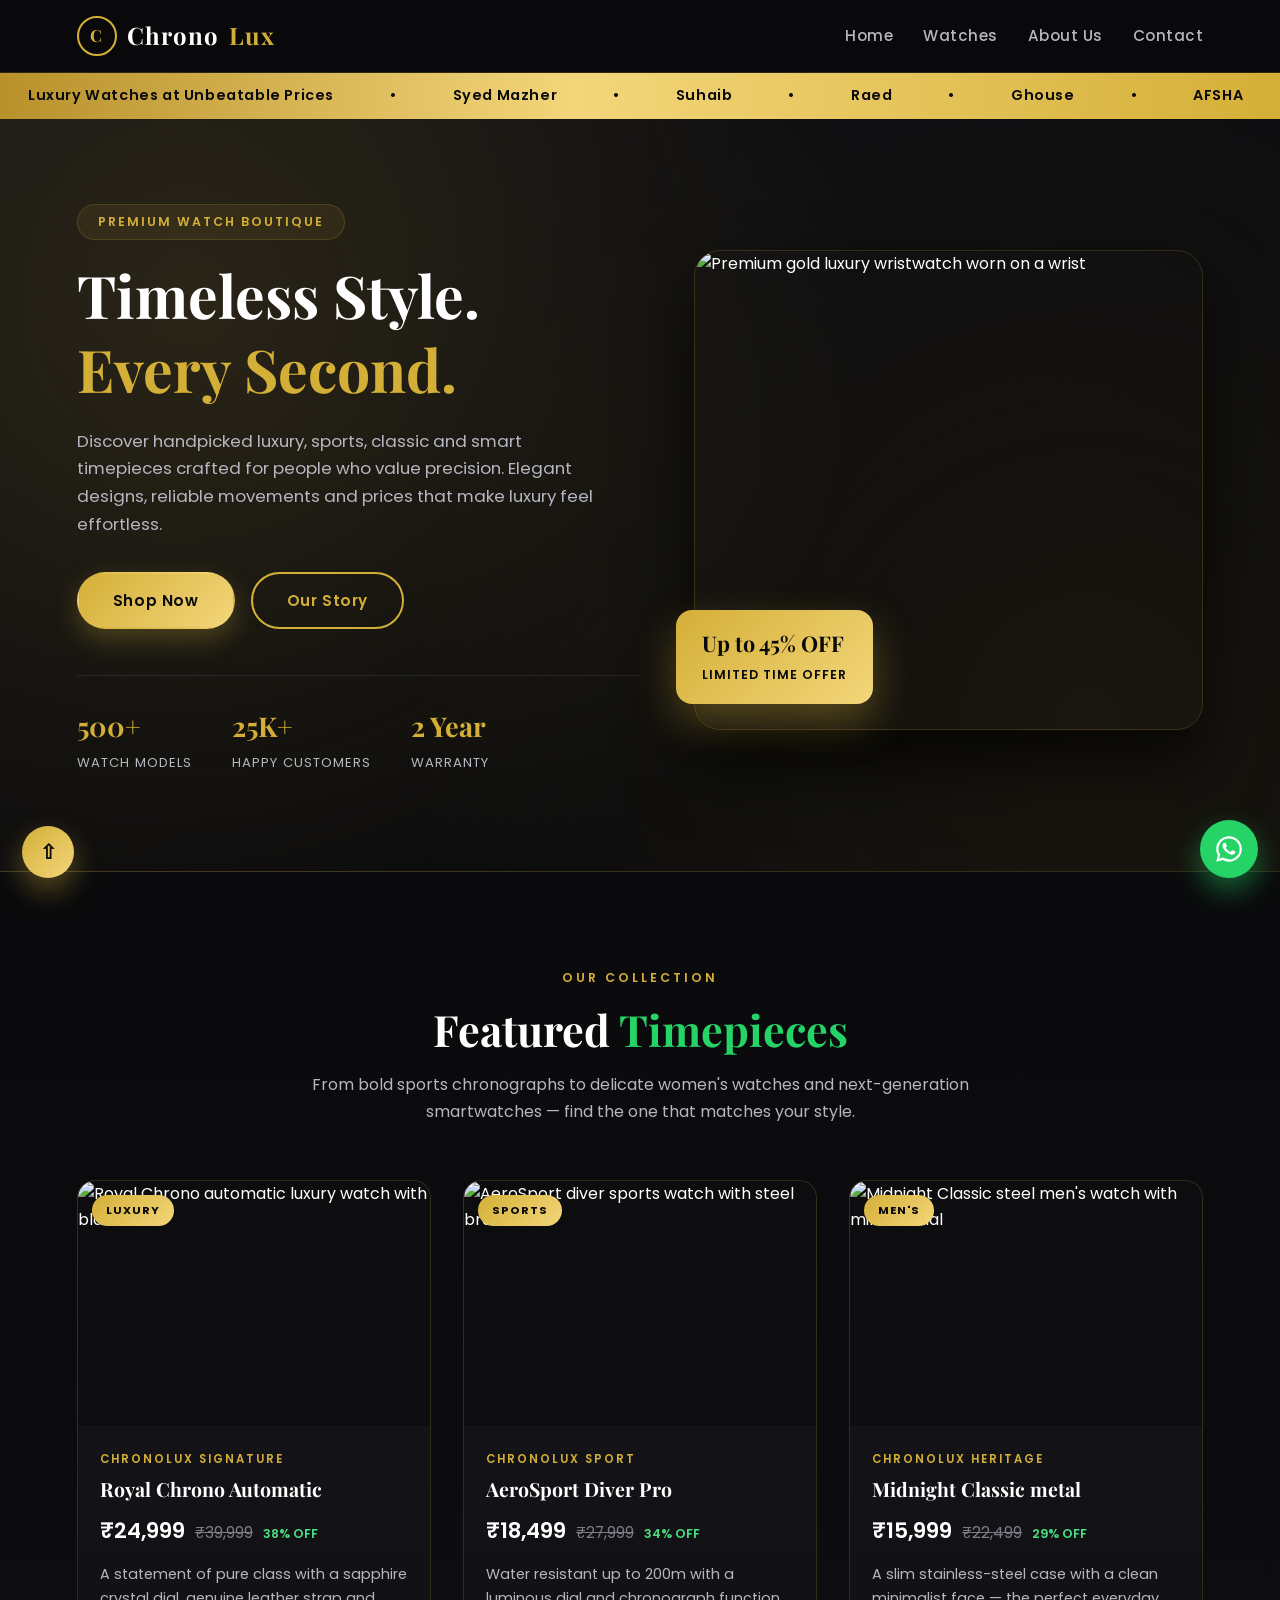
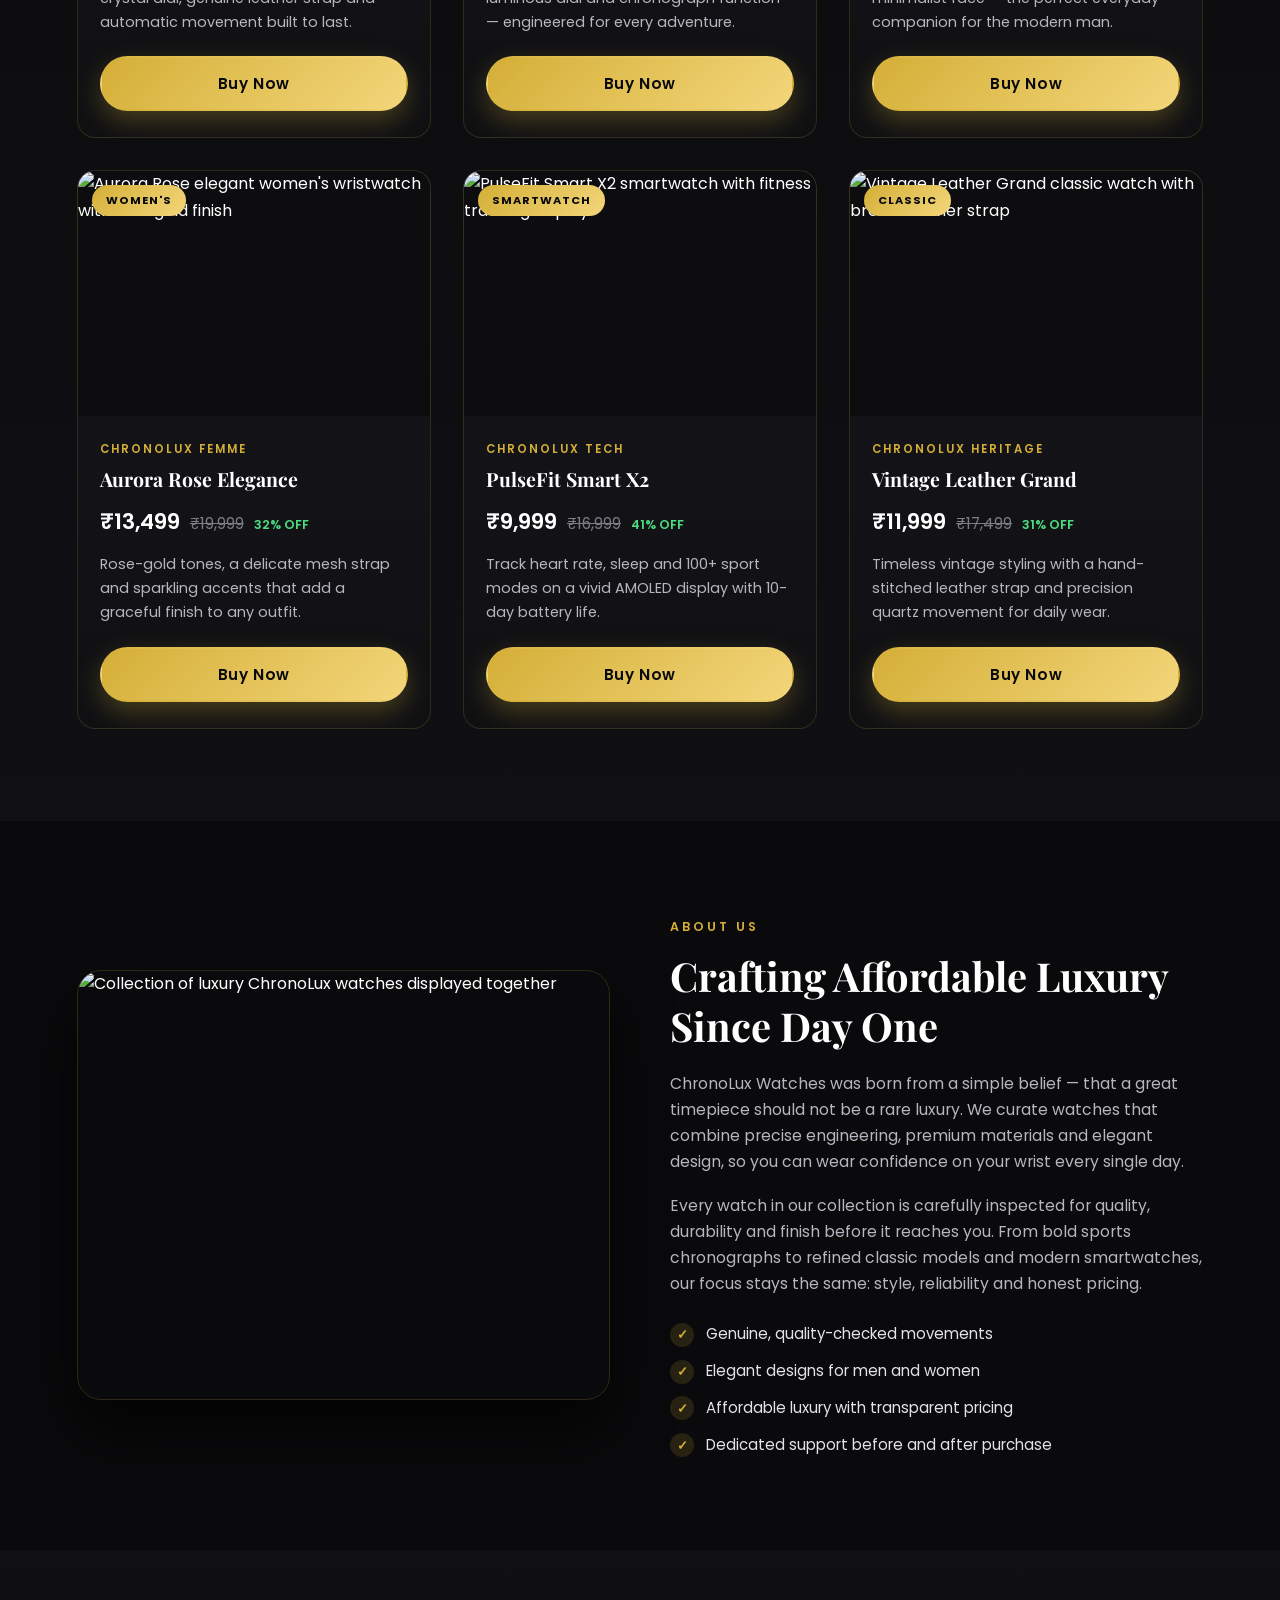
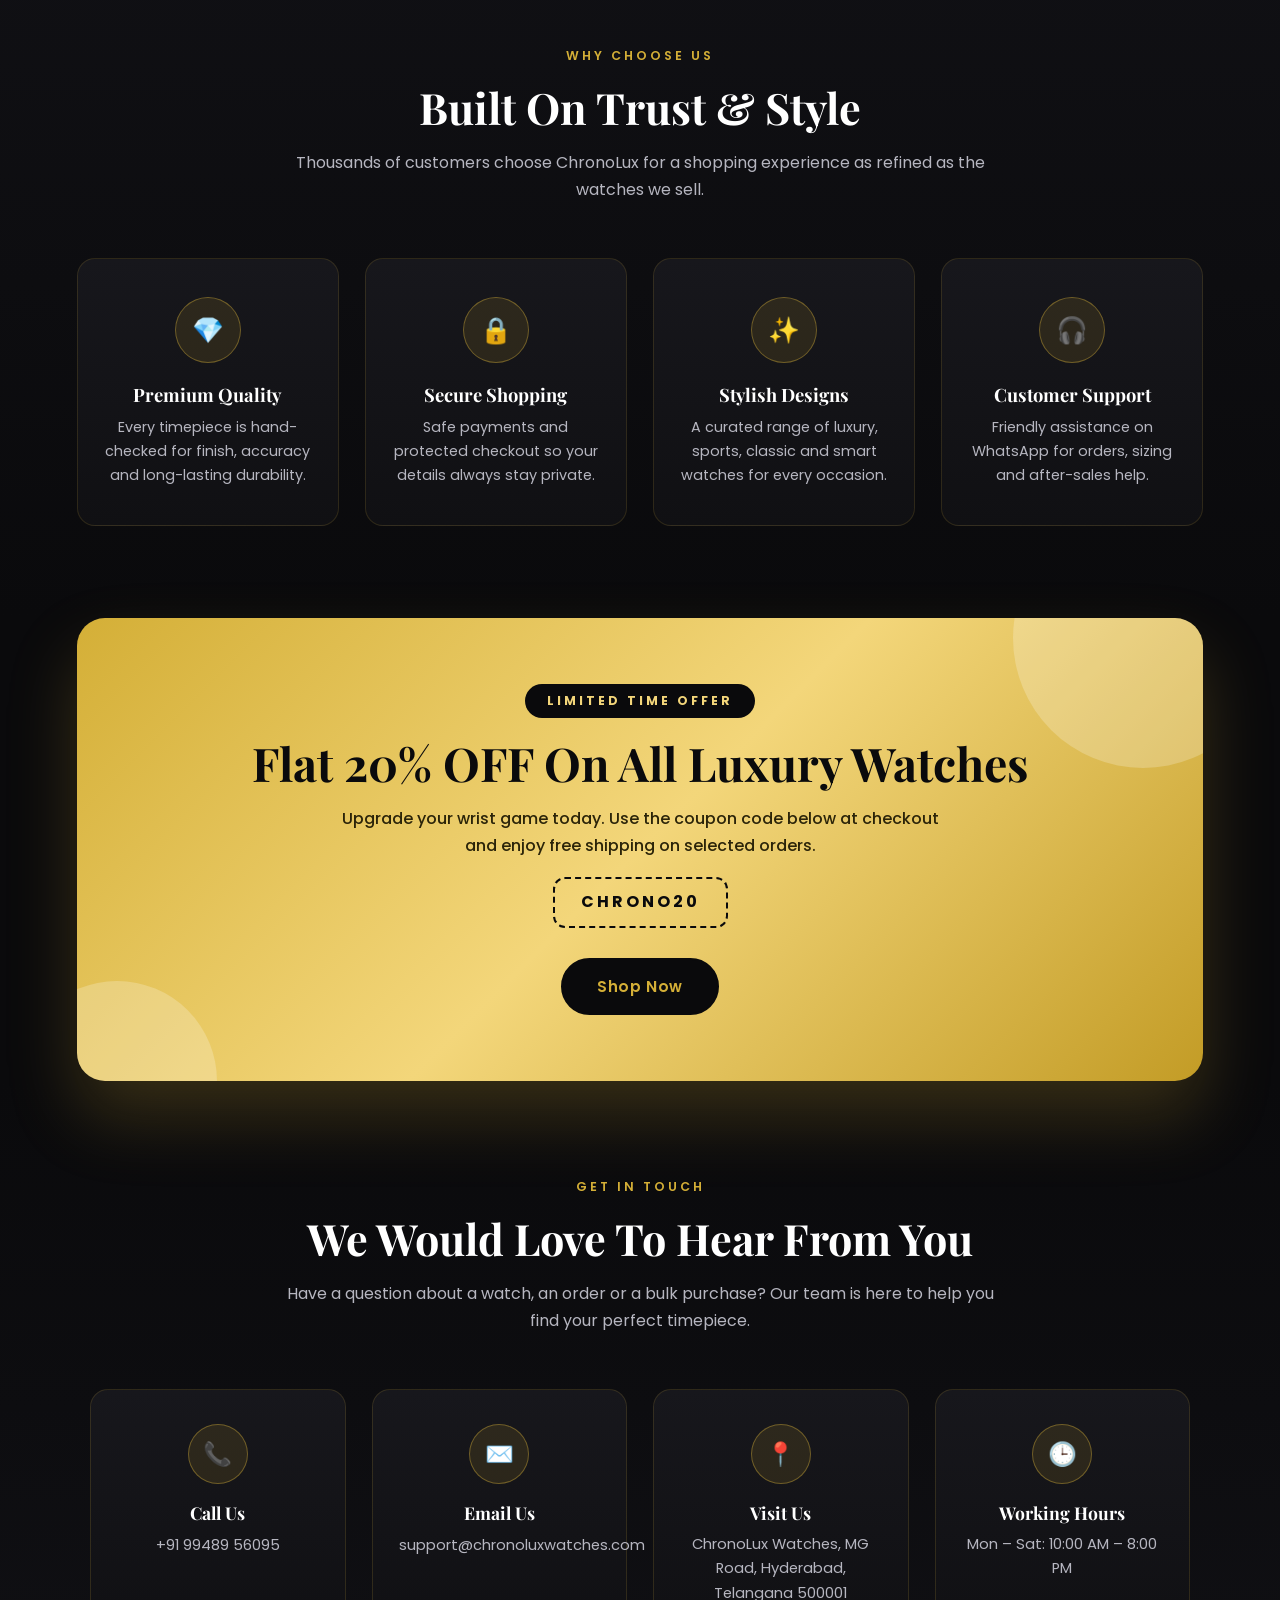
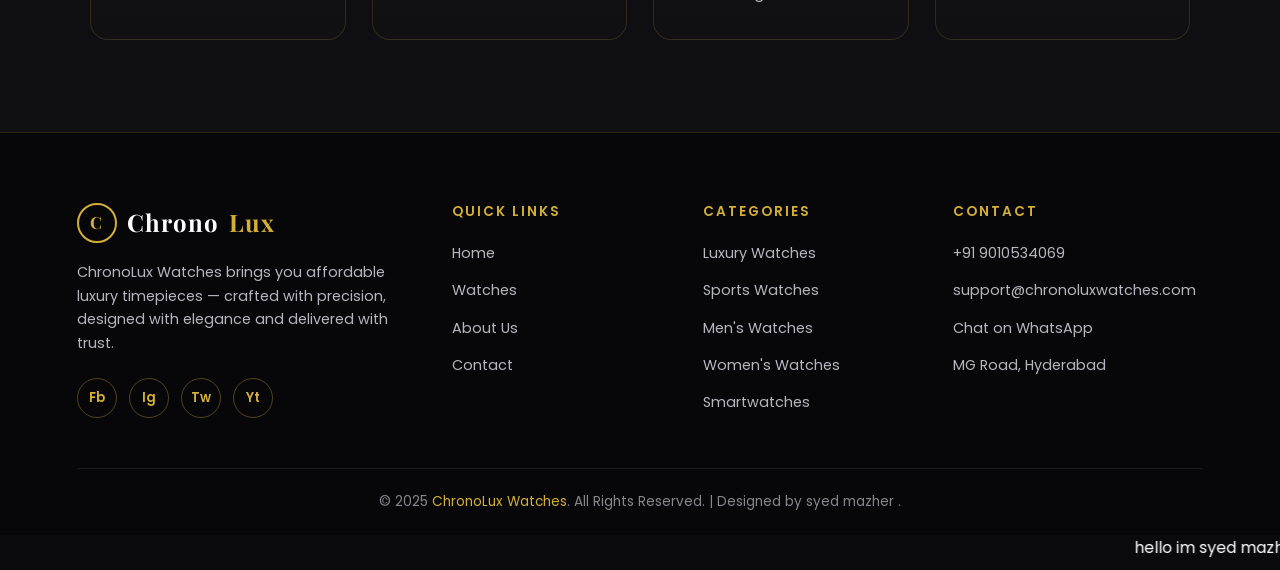
==== index.html @ e990c6bb "changed steel to metal" ====
<!DOCTYPE html>
<html lang="en">

<head>
  <meta charset="UTF-8">
  <meta name="viewport" content="width=device-width, initial-scale=1.0">
  <title>ChronoLux Watches | Luxury Timepieces for Every Wrist</title>
  <meta name="description"
    content="ChronoLux Watches - Luxury watches at unbeatable prices. Explore men's, women's, sports, classic and smart watches.">
  <link rel="preconnect" href="https://fonts.googleapis.com">
  <link rel="preconnect" href="https://fonts.gstatic.com" crossorigin>
  <link
    href="https://fonts.googleapis.com/css2?family=Playfair+Display:wght@600;700&family=Poppins:wght@300;400;500;600&display=swap"
    rel="stylesheet">
  <style>
    /* ============ RESET & BASE ============ */
    * {
      margin: 0;
      padding: 0;
      box-sizing: border-box;
    }

    :root {
      --black: #0a0a0c;
      --dark: #121216;
      --dark-2: #17171c;
      --grey: #1e1e24;
      --gold: #d4af37;
      --gold-light: #f3d67a;
      --gold-soft: rgba(212, 175, 55, 0.18);
      --white: #ffffff;
      --muted: #b6b6c0;
      --radius: 18px;
    }

    html {
      scroll-behavior: smooth;
    }

    body {
      font-family: 'Poppins', 'Segoe UI', Arial, sans-serif;
      background-color: var(--black);
      color: var(--white);
      line-height: 1.65;
      overflow-x: hidden;
    }

    h1,
    h2,
    h3,
    h4 {
      font-family: 'Playfair Display', Georgia, serif;
      line-height: 1.25;
      font-weight: 700;
    }

    a {
      text-decoration: none;
      color: inherit;
    }

    img {
      display: block;
      max-width: 100%;
    }

    /* ============ BUTTONS ============ */
    .btn {
      display: inline-block;
      padding: 14px 34px;
      border-radius: 50px;
      font-family: 'Poppins', sans-serif;
      font-size: 0.95rem;
      font-weight: 600;
      letter-spacing: 0.6px;
      text-align: center;
      border: 2px solid transparent;
      cursor: pointer;
      transition: all 0.35s ease;
    }

    .btn-gold {
      background: linear-gradient(135deg, #d4af37, #f3d67a);
      color: #0a0a0c;
      box-shadow: 0 10px 26px rgba(212, 175, 55, 0.28);
    }

    .btn-gold:hover {
      transform: translateY(-4px);
      box-shadow: 0 18px 36px rgba(212, 175, 55, 0.45);
    }

    .btn-outline {
      border-color: var(--gold);
      color: var(--gold);
      background: transparent;
    }

    .btn-outline:hover {
      background: var(--gold);
      color: #0a0a0c;
      transform: translateY(-4px);
      box-shadow: 0 18px 36px rgba(212, 175, 55, 0.35);
    }

    .btn-dark {
      background: #0a0a0c;
      color: var(--gold);
      border-color: #0a0a0c;
    }

    .btn-dark:hover {
      background: #ffffff;
      color: #0a0a0c;
      transform: translateY(-4px);
    }

    /* ============ HEADER ============ */
    .site-header {
      position: sticky;
      top: 0;
      z-index: 100;
      display: flex;
      align-items: center;
      justify-content: space-between;
      flex-wrap: wrap;
      gap: 14px;
      padding: 16px 6%;
      background: rgba(10, 10, 12, 0.94);
      backdrop-filter: blur(12px);
      border-bottom: 1px solid var(--gold-soft);
    }

    .logo {
      display: flex;
      align-items: center;
      gap: 10px;
      font-family: 'Playfair Display', Georgia, serif;
      font-size: 1.5rem;
      font-weight: 700;
      letter-spacing: 1px;
      color: var(--white);
    }

    .logo-mark {
      display: flex;
      align-items: center;
      justify-content: center;
      width: 40px;
      height: 40px;
      border-radius: 50%;
      border: 2px solid var(--gold);
      color: var(--gold);
      font-size: 1.05rem;
    }

    .logo span {
      color: var(--gold);
    }

    .main-nav ul {
      display: flex;
      align-items: center;
      flex-wrap: wrap;
      gap: 30px;
      list-style: none;
    }

    .main-nav a {
      position: relative;
      font-size: 0.95rem;
      font-weight: 500;
      color: var(--muted);
      letter-spacing: 0.5px;
      padding-bottom: 4px;
      transition: color 0.3s ease;
    }

    .main-nav a::after {
      content: "";
      position: absolute;
      left: 0;
      bottom: 0;
      width: 0;
      height: 2px;
      background: var(--gold);
      transition: width 0.35s ease;
    }

    .main-nav a:hover {
      color: var(--gold);
    }

    .main-nav a:hover::after {
      width: 100%;
    }

    /* ============ MARQUEE ============ */
    .marquee {
      overflow: hidden;
      background: linear-gradient(90deg, #b8912b, #f3d67a 45%, #d4af37);
      color: #0a0a0c;
      padding: 11px 0;
      white-space: nowrap;
    }

    .marquee-track {
      display: flex;
      width: max-content;
      animation: scroll-left 32s linear infinite;
    }

    .marquee-track span {
      padding: 0 28px;
      font-size: 0.9rem;
      font-weight: 600;
      letter-spacing: 0.6px;
    }

    @keyframes scroll-left {
      from {
        transform: translateX(0);
      }

      to {
        transform: translateX(-50%);
      }
    }

    /* ============ HERO ============ */
    .hero {
      display: grid;
      grid-template-columns: 1.05fr 0.95fr;
      align-items: center;
      gap: 55px;
      padding: 85px 6% 95px;
      background:
        radial-gradient(circle at 15% 25%, rgba(212, 175, 55, 0.14), transparent 55%),
        radial-gradient(circle at 85% 80%, rgba(212, 175, 55, 0.08), transparent 55%),
        linear-gradient(160deg, #101014, #0a0a0c 70%);
      border-bottom: 1px solid var(--gold-soft);
    }

    .hero-text .eyebrow {
      display: inline-block;
      margin-bottom: 18px;
      padding: 7px 20px;
      border-radius: 50px;
      border: 1px solid var(--gold-soft);
      background: rgba(212, 175, 55, 0.08);
      color: var(--gold);
      font-size: 0.78rem;
      font-weight: 600;
      letter-spacing: 2px;
      text-transform: uppercase;
    }

    .hero-text h1 {
      font-size: clamp(2.2rem, 4.6vw, 3.7rem);
      margin-bottom: 22px;
    }

    .hero-text h1 em {
      font-style: normal;
      color: var(--gold);
    }

    .hero-text p {
      color: var(--muted);
      font-size: 1.05rem;
      max-width: 540px;
      margin-bottom: 34px;
    }

    .hero-actions {
      display: flex;
      flex-wrap: wrap;
      gap: 16px;
    }

    .hero-stats {
      display: flex;
      flex-wrap: wrap;
      gap: 40px;
      margin-top: 46px;
      padding-top: 28px;
      border-top: 1px solid rgba(255, 255, 255, 0.08);
    }

    .hero-stats strong {
      display: block;
      font-family: 'Playfair Display', Georgia, serif;
      font-size: 1.7rem;
      color: var(--gold);
    }

    .hero-stats span {
      font-size: 0.82rem;
      color: var(--muted);
      letter-spacing: 1px;
      text-transform: uppercase;
    }

    .hero-visual {
      position: relative;
    }

    .hero-visual img {
      width: 100%;
      height: 480px;
      object-fit: cover;
      border-radius: 26px;
      border: 1px solid var(--gold-soft);
      box-shadow: 0 35px 70px rgba(0, 0, 0, 0.75);
    }

    .hero-badge {
      position: absolute;
      bottom: 26px;
      left: -18px;
      padding: 16px 26px;
      border-radius: 16px;
      background: linear-gradient(135deg, #d4af37, #f3d67a);
      color: #0a0a0c;
      box-shadow: 0 18px 40px rgba(212, 175, 55, 0.35);
    }

    .hero-badge strong {
      display: block;
      font-size: 1.35rem;
      font-family: 'Playfair Display', Georgia, serif;
    }

    .hero-badge span {
      font-size: 0.78rem;
      font-weight: 600;
      letter-spacing: 1px;
      text-transform: uppercase;
    }

    /* ============ SECTION BASICS ============ */
    section {
      padding: 92px 6%;
    }

    .section-head {
      max-width: 720px;
      margin: 0 auto 55px;
      text-align: center;
    }

    .eyebrow {
      display: inline-block;
      margin-bottom: 14px;
      color: var(--gold);
      font-size: 0.78rem;
      font-weight: 600;
      letter-spacing: 3px;
      text-transform: uppercase;
    }

    .section-head h2 {
      font-size: clamp(1.8rem, 3.4vw, 2.7rem);
      margin-bottom: 16px;
    }

    .section-head p {
      color: var(--muted);
      font-size: 1rem;
    }

    /* ============ PRODUCTS ============ */
    .products {
      background: linear-gradient(180deg, #0a0a0c, #101014);
    }

    .products-grid {
      display: grid;
      grid-template-columns: repeat(auto-fit, minmax(275px, 1fr));
      gap: 32px;
    }

    .card {
      display: flex;
      flex-direction: column;
      background: linear-gradient(180deg, #17171c, #101013);
      border: 1px solid rgba(212, 175, 55, 0.16);
      border-radius: var(--radius);
      overflow: hidden;
      transition: transform 0.4s ease, box-shadow 0.4s ease, border-color 0.4s ease;
    }

    .card:hover {
      transform: translateY(-10px);
      border-color: rgba(212, 175, 55, 0.65);
      box-shadow: 0 28px 55px rgba(0, 0, 0, 0.7);
    }

    .card-img {
      position: relative;
      height: 245px;
      overflow: hidden;
      background: #0d0d10;
    }

    .card-img img {
      width: 100%;
      height: 100%;
      object-fit: cover;
      transition: transform 0.7s ease;
    }

    .card:hover .card-img img {
      transform: scale(1.13);
    }

    .tag {
      position: absolute;
      top: 14px;
      left: 14px;
      padding: 6px 14px;
      border-radius: 50px;
      background: linear-gradient(135deg, #d4af37, #f3d67a);
      color: #0a0a0c;
      font-size: 0.7rem;
      font-weight: 700;
      letter-spacing: 1px;
      text-transform: uppercase;
    }

    .card-body {
      display: flex;
      flex-direction: column;
      flex: 1;
      padding: 24px 22px 26px;
    }

    .brand {
      color: var(--gold);
      font-size: 0.72rem;
      font-weight: 600;
      letter-spacing: 2px;
      text-transform: uppercase;
      margin-bottom: 8px;
    }

    .card-body h3 {
      font-size: 1.22rem;
      margin-bottom: 12px;
    }

    .price-row {
      display: flex;
      align-items: baseline;
      flex-wrap: wrap;
      gap: 10px;
      margin-bottom: 14px;
    }

    .price {
      font-size: 1.35rem;
      font-weight: 600;
      color: var(--white);
    }

    .old-price {
      font-size: 0.95rem;
      color: #7d7d88;
      text-decoration: line-through;
    }

    .discount {
      font-size: 0.78rem;
      font-weight: 600;
      color: #4ade80;
    }

    .card-body p {
      color: var(--muted);
      font-size: 0.9rem;
      margin-bottom: 22px;
    }

    .card-body .btn {
      margin-top: auto;
      width: 100%;
      padding: 13px 20px;
    }

    /* ============ ABOUT ============ */
    .about {
      background: #0a0a0c;
    }

    .about-wrap {
      display: grid;
      grid-template-columns: 1fr 1fr;
      align-items: center;
      gap: 60px;
      max-width: 1200px;
      margin: 0 auto;
    }

    .about-img img {
      width: 100%;
      height: 430px;
      object-fit: cover;
      border-radius: 24px;
      border: 1px solid var(--gold-soft);
      box-shadow: 0 30px 60px rgba(0, 0, 0, 0.7);
    }

    .about-text h2 {
      font-size: clamp(1.8rem, 3.2vw, 2.5rem);
      margin-bottom: 20px;
    }

    .about-text p {
      color: var(--muted);
      margin-bottom: 18px;
      font-size: 0.98rem;
    }

    .about-list {
      list-style: none;
      margin-top: 26px;
      display: grid;
      gap: 12px;
    }

    .about-list li {
      display: flex;
      align-items: center;
      gap: 12px;
      font-size: 0.94rem;
      color: #e3e3ea;
    }

    .about-list li::before {
      content: "✓";
      display: flex;
      align-items: center;
      justify-content: center;
      width: 24px;
      height: 24px;
      flex-shrink: 0;
      border-radius: 50%;
      background: rgba(212, 175, 55, 0.15);
      color: var(--gold);
      font-size: 0.8rem;
      font-weight: 700;
    }

    /* ============ WHY CHOOSE US ============ */
    .why {
      background: linear-gradient(180deg, #101014, #0a0a0c);
    }

    .why-grid {
      display: grid;
      grid-template-columns: repeat(auto-fit, minmax(235px, 1fr));
      gap: 26px;
    }

    .feature {
      padding: 38px 26px;
      text-align: center;
      border-radius: var(--radius);
      background: linear-gradient(180deg, #17171c, #101013);
      border: 1px solid rgba(212, 175, 55, 0.15);
      transition: transform 0.35s ease, border-color 0.35s ease, box-shadow 0.35s ease;
    }

    .feature:hover {
      transform: translateY(-8px);
      border-color: rgba(212, 175, 55, 0.6);
      box-shadow: 0 24px 45px rgba(0, 0, 0, 0.6);
    }

    .feature-icon {
      display: flex;
      align-items: center;
      justify-content: center;
      width: 66px;
      height: 66px;
      margin: 0 auto 20px;
      border-radius: 50%;
      background: rgba(212, 175, 55, 0.12);
      border: 1px solid rgba(212, 175, 55, 0.4);
      font-size: 1.6rem;
    }

    .feature h3 {
      font-size: 1.15rem;
      margin-bottom: 10px;
    }

    .feature p {
      color: var(--muted);
      font-size: 0.9rem;
    }

    /* ============ SPECIAL OFFER ============ */
    .offer {
      padding: 0 6%;
      background: #0a0a0c;
    }

    .offer-banner {
      position: relative;
      overflow: hidden;
      max-width: 1200px;
      margin: 0 auto;
      padding: 66px 8%;
      text-align: center;
      border-radius: 28px;
      background: linear-gradient(135deg, #d4af37 0%, #f3d67a 50%, #c39c26 100%);
      color: #0a0a0c;
      box-shadow: 0 35px 70px rgba(212, 175, 55, 0.22);
    }

    .offer-banner::before,
    .offer-banner::after {
      content: "";
      position: absolute;
      border-radius: 50%;
      background: rgba(255, 255, 255, 0.22);
    }

    .offer-banner::before {
      width: 260px;
      height: 260px;
      top: -110px;
      right: -70px;
    }

    .offer-banner::after {
      width: 200px;
      height: 200px;
      bottom: -100px;
      left: -60px;
    }

    .offer-banner>* {
      position: relative;
      z-index: 1;
    }

    .offer-banner span.offer-tag {
      display: inline-block;
      margin-bottom: 16px;
      padding: 7px 22px;
      border-radius: 50px;
      background: #0a0a0c;
      color: var(--gold-light);
      font-size: 0.76rem;
      font-weight: 700;
      letter-spacing: 3px;
      text-transform: uppercase;
    }

    .offer-banner h2 {
      font-size: clamp(1.8rem, 3.8vw, 2.9rem);
      margin-bottom: 14px;
    }

    .offer-banner p {
      max-width: 620px;
      margin: 0 auto 18px;
      font-size: 1rem;
      font-weight: 500;
      color: #2b2409;
    }

    .coupon {
      display: inline-block;
      margin-bottom: 30px;
      padding: 10px 26px;
      border: 2px dashed #0a0a0c;
      border-radius: 12px;
      font-weight: 700;
      letter-spacing: 3px;
      font-size: 1rem;
    }

    /* ============ CONTACT ============ */
    .contact {
      background: linear-gradient(180deg, #0a0a0c, #101014);
    }

    .contact-grid {
      display: grid;
      grid-template-columns: repeat(auto-fit, minmax(240px, 1fr));
      gap: 26px;
      max-width: 1100px;
      margin: 0 auto;
    }

    .contact-card {
      padding: 34px 26px;
      text-align: center;
      border-radius: var(--radius);
      background: linear-gradient(180deg, #17171c, #101013);
      border: 1px solid rgba(212, 175, 55, 0.16);
      transition: transform 0.35s ease, border-color 0.35s ease;
    }

    .contact-card:hover {
      transform: translateY(-8px);
      border-color: rgba(212, 175, 55, 0.6);
    }

    .contact-icon {
      display: flex;
      align-items: center;
      justify-content: center;
      width: 60px;
      height: 60px;
      margin: 0 auto 18px;
      border-radius: 50%;
      background: rgba(212, 175, 55, 0.12);
      border: 1px solid rgba(212, 175, 55, 0.4);
      font-size: 1.45rem;
    }

    .contact-card h3 {
      font-size: 1.1rem;
      margin-bottom: 8px;
    }

    .contact-card p,
    .contact-card a {
      color: var(--muted);
      font-size: 0.92rem;
      transition: color 0.3s ease;
    }

    .contact-card a:hover {
      color: var(--gold);
    }

    /* ============ FOOTER ============ */
    .site-footer {
      background: #070709;
      border-top: 1px solid var(--gold-soft);
      padding: 70px 6% 0;
    }

    .footer-grid {
      display: grid;
      grid-template-columns: 1.6fr 1fr 1fr 1.2fr;
      gap: 42px;
      max-width: 1200px;
      margin: 0 auto;
      padding-bottom: 50px;
    }

    .footer-brand .logo {
      margin-bottom: 18px;
    }

    .footer-brand p {
      color: var(--muted);
      font-size: 0.9rem;
      max-width: 320px;
    }

    .footer-col h4 {
      font-family: 'Poppins', sans-serif;
      font-size: 0.85rem;
      font-weight: 600;
      letter-spacing: 2px;
      text-transform: uppercase;
      color: var(--gold);
      margin-bottom: 20px;
    }

    .footer-col ul {
      list-style: none;
      display: grid;
      gap: 11px;
    }

    .footer-col a {
      color: var(--muted);
      font-size: 0.9rem;
      transition: color 0.3s ease, padding-left 0.3s ease;
    }

    .footer-col a:hover {
      color: var(--gold);
      padding-left: 6px;
    }

    .socials {
      display: flex;
      gap: 12px;
      margin-top: 22px;
    }

    .socials a {
      display: flex;
      align-items: center;
      justify-content: center;
      width: 40px;
      height: 40px;
      border-radius: 50%;
      border: 1px solid rgba(212, 175, 55, 0.35);
      color: var(--gold);
      font-size: 0.82rem;
      font-weight: 600;
      transition: all 0.3s ease;
    }

    .socials a:hover {
      background: linear-gradient(135deg, #d4af37, #f3d67a);
      color: #0a0a0c;
      transform: translateY(-4px);
      box-shadow: 0 12px 24px rgba(212, 175, 55, 0.35);
    }

    .footer-bottom {
      border-top: 1px solid rgba(255, 255, 255, 0.07);
      padding: 22px 0;
      text-align: center;
      color: #86868f;
      font-size: 0.85rem;
    }

    .footer-bottom span {
      color: var(--gold);
    }

    /* ============ FLOATING BUTTONS ============ */
    .whatsapp-btn {
      position: fixed;
      right: 22px;
      bottom: 22px;
      z-index: 200;
      display: flex;
      align-items: center;
      justify-content: center;
      width: 58px;
      height: 58px;
      border-radius: 50%;
      background: #25d366;
      box-shadow: 0 12px 28px rgba(37, 211, 102, 0.45);
      transition: transform 0.3s ease, box-shadow 0.3s ease;
    }

    .whatsapp-btn:hover {
      transform: scale(1.12);
      box-shadow: 0 16px 36px rgba(37, 211, 102, 0.65);
    }

    .whatsapp-btn svg {
      width: 32px;
      height: 32px;
      fill: #ffffff;
    }

    .to-top-btn {
      position: fixed;
      left: 22px;
      bottom: 22px;
      z-index: 200;
      display: flex;
      align-items: center;
      justify-content: center;
      width: 52px;
      height: 52px;
      border-radius: 50%;
      background: linear-gradient(135deg, #d4af37, #f3d67a);
      color: #0a0a0c;
      font-size: 1.25rem;
      font-weight: 700;
      line-height: 1;
      box-shadow: 0 12px 28px rgba(212, 175, 55, 0.4);
      transition: transform 0.3s ease, box-shadow 0.3s ease;
    }

    .to-top-btn:hover {
      transform: translateY(-5px) scale(1.06);
      box-shadow: 0 18px 36px rgba(212, 175, 55, 0.6);
    }

    /* ============ RESPONSIVE ============ */
    @media (max-width: 1024px) {
      .hero {
        grid-template-columns: 1fr;
        padding-top: 60px;
        padding-bottom: 70px;
        gap: 45px;
      }

      .hero-visual img {
        height: 400px;
      }

      .hero-badge {
        left: 18px;
      }

      .about-wrap {
        grid-template-columns: 1fr;
        gap: 40px;
      }

      .about-img img {
        height: 360px;
      }

      .footer-grid {
        grid-template-columns: 1fr 1fr;
        gap: 36px;
      }
    }

    @media (max-width: 768px) {
      section {
        padding: 68px 5%;
      }

      .site-header {
        padding: 14px 5%;
        justify-content: center;
        text-align: center;
      }

      .main-nav ul {
        gap: 20px;
        justify-content: center;
      }

      .main-nav a {
        font-size: 0.88rem;
      }

      .hero {
        padding: 50px 5% 65px;
      }

      .hero-stats {
        gap: 26px;
      }

      .hero-visual img {
        height: 320px;
      }

      .offer {
        padding: 0 5%;
      }

      .offer-banner {
        padding: 50px 7%;
      }

      .products-grid {
        grid-template-columns: repeat(auto-fit, minmax(240px, 1fr));
        gap: 24px;
      }
    }

    @media (max-width: 560px) {
      .logo {
        font-size: 1.25rem;
      }

      .logo-mark {
        width: 34px;
        height: 34px;
        font-size: 0.9rem;
      }

      .main-nav ul {
        gap: 14px;
      }

      .main-nav a {
        font-size: 0.82rem;
      }

      .marquee-track span {
        font-size: 0.8rem;
        padding: 0 18px;
      }

      .hero-text h1 {
        font-size: 2rem;
      }

      .hero-text p {
        font-size: 0.95rem;
      }

      .hero-actions .btn {
        width: 100%;
      }

      .hero-stats strong {
        font-size: 1.4rem;
      }

      .hero-visual img {
        height: 260px;
      }

      .hero-badge {
        padding: 12px 18px;
        left: 12px;
        bottom: 14px;
      }

      .hero-badge strong {
        font-size: 1.1rem;
      }

      .products-grid {
        grid-template-columns: 1fr;
      }

      .footer-grid {
        grid-template-columns: 1fr;
        gap: 30px;
        text-align: center;
      }

      .footer-brand p {
        margin: 0 auto;
      }

      .footer-brand .logo,
      .socials {
        justify-content: center;
      }

      .footer-col a:hover {
        padding-left: 0;
      }

      .whatsapp-btn {
        width: 52px;
        height: 52px;
        right: 16px;
        bottom: 16px;
      }

      .whatsapp-btn svg {
        width: 28px;
        height: 28px;
      }

      .to-top-btn {
        width: 46px;
        height: 46px;
        left: 16px;
        bottom: 16px;
        font-size: 1.1rem;
      }
    }
  </style>
</head>

<body id="top">

  <!-- ================= HEADER ================= -->
  <header class="site-header">
    <a href="#top" class="logo">
      <span class="logo-mark">C</span>
      Chrono<span>Lux</span>
    </a>

    <nav class="main-nav" aria-label="Main navigation">
      <ul>
        <li><a href="#top">Home</a></li>
        <li><a href="#watches">Watches</a></li>
        <li><a href="#about">About Us</a></li>
        <li><a href="#contact">Contact</a></li>
      </ul>
    </nav>
  </header>

  <!-- ================= MARQUEE ================= -->
  <div class="marquee" aria-hidden="true">
    <div class="marquee-track">
      <span>Luxury Watches at Unbeatable Prices</span>
      <span>•</span>
      <span>Syed Mazher</span>
      <span>•</span>
      <span>Suhaib</span>
      <span>•</span>
      <span>Raed</span>
      <span>•</span>
      <span>Ghouse</span>
      <span>•</span>
      <span>AFSHA</span>
      <span>•</span>
    </div>
  </div>

  <main>

    <!-- ================= HERO ================= -->
    <section class="hero" id="home">
      <div class="hero-text">
        <span class="eyebrow">Premium Watch Boutique</span>
        <h1>Timeless Style. <em>Every Second.</em></h1>
        <p>
          Discover handpicked luxury, sports, classic and smart timepieces crafted for
          people who value precision. Elegant designs, reliable movements and prices
          that make luxury feel effortless.
        </p>
        <div class="hero-actions">
          <a href="#watches" class="btn btn-gold">Shop Now</a>
          <a href="#about" class="btn btn-outline">Our Story</a>
        </div>

        <div class="hero-stats">
          <div>
            <strong>500+</strong>
            <span>Watch Models</span>
          </div>
          <div>
            <strong>25K+</strong>
            <span>Happy Customers</span>
          </div>
          <div>
            <strong>2 Year</strong>
            <span>Warranty</span>
          </div>
        </div>
      </div>

      <div class="hero-visual">
        <img src="https://images.unsplash.com/photo-1524805444758-089113d48a6d?auto=format&fit=crop&w=900&q=80"
          alt="Premium gold luxury wristwatch worn on a wrist">
        <div class="hero-badge">
          <strong>Up to 45% OFF</strong>
          <span>Limited Time Offer</span>
        </div>
      </div>
    </section>

    <!-- ================= PRODUCTS ================= -->
    <section class="products" id="watches">
      <div class="section-head">
        <span class="eyebrow">Our Collection</span>
        <h2>Featured <span style="color:#25d366">Timepieces</span></h2>
        <p>From bold sports chronographs to delicate women's watches and next-generation smartwatches — find the one
          that matches your style.</p>
      </div>

      <div class="products-grid">

        <!-- Product 1 -->
        <article class="card">
          <div class="card-img">
            <span class="tag">Luxury</span>
            <img src="https://images.unsplash.com/photo-1524592094714-0f0654e20314?auto=format&fit=crop&w=700&q=80"
              alt="Royal Chrono automatic luxury watch with black dial">
          </div>
          <div class="card-body">
            <span class="brand">ChronoLux Signature</span>
            <h3>Royal Chrono Automatic</h3>
            <div class="price-row">
              <span class="price">₹24,999</span>
              <span class="old-price">₹39,999</span>
              <span class="discount">38% OFF</span>
            </div>
            <p>A statement of pure class with a sapphire crystal dial, genuine leather strap and automatic movement
              built to last.</p>
            <a href="https://wa.me/919948956095?text=Hello%2C%20I%20want%20to%20know%20more%20about%20your%20watches"
              class="btn btn-gold" target="_blank" rel="noopener">Buy Now</a>
          </div>
        </article>

        <!-- Product 2 -->
        <article class="card">
          <div class="card-img">
            <span class="tag">Sports</span>
            <img src="https://images.unsplash.com/photo-1547996160-81dfa63595aa?auto=format&fit=crop&w=700&q=80"
              alt="AeroSport diver sports watch with steel bracelet">
          </div>
          <div class="card-body">
            <span class="brand">ChronoLux Sport</span>
            <h3>AeroSport Diver Pro</h3>
            <div class="price-row">
              <span class="price">₹18,499</span>
              <span class="old-price">₹27,999</span>
              <span class="discount">34% OFF</span>
            </div>
            <p>Water resistant up to 200m with a luminous dial and chronograph function — engineered for every
              adventure.</p>
            <a href="https://wa.me/919948956095?text=Hello%2C%20I%20want%20to%20know%20more%20about%20your%20watches"
              class="btn btn-gold" target="_blank" rel="noopener">Buy Now</a>
          </div>
        </article>

        <!-- Product 3 -->
        <article class="card">
          <div class="card-img">
            <span class="tag">Men's</span>
            <img src="https://images.unsplash.com/photo-1523275335684-37898b6baf30?auto=format&fit=crop&w=700&q=80"
              alt="Midnight Classic steel men's watch with minimal dial">
          </div>
          <div class="card-body">
            <span class="brand">ChronoLux Heritage</span>
            <h3>Midnight Classic metal</h3>
            <div class="price-row">
              <span class="price">₹15,999</span>
              <span class="old-price">₹22,499</span>
              <span class="discount">29% OFF</span>
            </div>
            <p>A slim stainless-steel case with a clean minimalist face — the perfect everyday companion for the modern
              man.</p>
            <a href="https://wa.me/919948956095?text=Hello%2C%20I%20want%20to%20know%20more%20about%20your%20watches"
              class="btn btn-gold" target="_blank" rel="noopener">Buy Now</a>
          </div>
        </article>

        <!-- Product 4 -->
        <article class="card">
          <div class="card-img">
            <span class="tag">Women's</span>
            <img src="https://images.unsplash.com/photo-1495856458515-0637185db551?auto=format&fit=crop&w=700&q=80"
              alt="Aurora Rose elegant women's wristwatch with rose gold finish">
          </div>
          <div class="card-body">
            <span class="brand">ChronoLux Femme</span>
            <h3>Aurora Rose Elegance</h3>
            <div class="price-row">
              <span class="price">₹13,499</span>
              <span class="old-price">₹19,999</span>
              <span class="discount">32% OFF</span>
            </div>
            <p>Rose-gold tones, a delicate mesh strap and sparkling accents that add a graceful finish to any outfit.
            </p>
            <a href="https://wa.me/919948956095?text=Hello%2C%20I%20want%20to%20know%20more%20about%20your%20watches"
              class="btn btn-gold" target="_blank" rel="noopener">Buy Now</a>
          </div>
        </article>

        <!-- Product 5 -->
        <article class="card">
          <div class="card-img">
            <span class="tag">Smartwatch</span>
            <img src="https://images.unsplash.com/photo-1546868871-7041f2a55e12?auto=format&fit=crop&w=700&q=80"
              alt="PulseFit Smart X2 smartwatch with fitness tracking display">
          </div>
          <div class="card-body">
            <span class="brand">ChronoLux Tech</span>
            <h3>PulseFit Smart X2</h3>
            <div class="price-row">
              <span class="price">₹9,999</span>
              <span class="old-price">₹16,999</span>
              <span class="discount">41% OFF</span>
            </div>
            <p>Track heart rate, sleep and 100+ sport modes on a vivid AMOLED display with 10-day battery life.</p>
            <a href="https://wa.me/919948956095?text=Hello%2C%20I%20want%20to%20know%20more%20about%20your%20watches"
              class="btn btn-gold" target="_blank" rel="noopener">Buy Now</a>
          </div>
        </article>

        <!-- Product 6 -->
        <article class="card">
          <div class="card-img">
            <span class="tag">Classic</span>
            <img src="https://images.unsplash.com/photo-1508057198894-247b23fe5ade?auto=format&fit=crop&w=700&q=80"
              alt="Vintage Leather Grand classic watch with brown leather strap">
          </div>
          <div class="card-body">
            <span class="brand">ChronoLux Heritage</span>
            <h3>Vintage Leather Grand</h3>
            <div class="price-row">
              <span class="price">₹11,999</span>
              <span class="old-price">₹17,499</span>
              <span class="discount">31% OFF</span>
            </div>
            <p>Timeless vintage styling with a hand-stitched leather strap and precision quartz movement for daily wear.
            </p>
            <a href="https://wa.me/919948956095?text=Hello%2C%20I%20want%20to%20know%20more%20about%20your%20watches"
              class="btn btn-gold" target="_blank" rel="noopener">Buy Now</a>
          </div>
        </article>

      </div>
    </section>

    <!-- ================= ABOUT US ================= -->
    <section class="about" id="about">
      <div class="about-wrap">
        <div class="about-img">
          <img src="https://images.unsplash.com/photo-1533139502658-0198f920d8e8?auto=format&fit=crop&w=800&q=80"
            alt="Collection of luxury ChronoLux watches displayed together">
        </div>

        <div class="about-text">
          <span class="eyebrow">About Us</span>
          <h2>Crafting Affordable Luxury Since Day One</h2>
          <p>
            ChronoLux Watches was born from a simple belief — that a great timepiece should
            not be a rare luxury. We curate watches that combine precise engineering,
            premium materials and elegant design, so you can wear confidence on your wrist
            every single day.
          </p>
          <p>
            Every watch in our collection is carefully inspected for quality, durability and
            finish before it reaches you. From bold sports chronographs to refined classic
            models and modern smartwatches, our focus stays the same: style, reliability and
            honest pricing.
          </p>

          <ul class="about-list">
            <li>Genuine, quality-checked movements</li>
            <li>Elegant designs for men and women</li>
            <li>Affordable luxury with transparent pricing</li>
            <li>Dedicated support before and after purchase</li>
          </ul>
        </div>
      </div>
    </section>

    <!-- ================= WHY CHOOSE US ================= -->
    <section class="why">
      <div class="section-head">
        <span class="eyebrow">Why Choose Us</span>
        <h2>Built On Trust &amp; Style</h2>
        <p>Thousands of customers choose ChronoLux for a shopping experience as refined as the watches we sell.</p>
      </div>

      <div class="why-grid">
        <div class="feature">
          <div class="feature-icon">💎</div>
          <h3>Premium Quality</h3>
          <p>Every timepiece is hand-checked for finish, accuracy and long-lasting durability.</p>
        </div>

        <div class="feature">
          <div class="feature-icon">🔒</div>
          <h3>Secure Shopping</h3>
          <p>Safe payments and protected checkout so your details always stay private.</p>
        </div>

        <div class="feature">
          <div class="feature-icon">✨</div>
          <h3>Stylish Designs</h3>
          <p>A curated range of luxury, sports, classic and smart watches for every occasion.</p>
        </div>

        <div class="feature">
          <div class="feature-icon">🎧</div>
          <h3>Customer Support</h3>
          <p>Friendly assistance on WhatsApp for orders, sizing and after-sales help.</p>
        </div>
      </div>
    </section>

    <!-- ================= SPECIAL OFFER ================= -->
    <section class="offer">
      <div class="offer-banner">
        <span class="offer-tag">Limited Time Offer</span>
        <h2>Flat 20% OFF On All Luxury Watches</h2>
        <p>Upgrade your wrist game today. Use the coupon code below at checkout and enjoy free shipping on selected
          orders.</p>
        <div class="coupon">CHRONO20</div>
        <div>
          <a href="#watches" class="btn btn-dark">Shop Now</a>
        </div>
      </div>
    </section>

    <!-- ================= CONTACT ================= -->
    <section class="contact" id="contact">
      <div class="section-head">
        <span class="eyebrow">Get In Touch</span>
        <h2>We Would Love To Hear From You</h2>
        <p>Have a question about a watch, an order or a bulk purchase? Our team is here to help you find your perfect
          timepiece.</p>
      </div>

      <div class="contact-grid">
        <div class="contact-card">
          <div class="contact-icon">📞</div>
          <h3>Call Us</h3>
          <a href="tel:+919948956095">+91 99489 56095</a>
        </div>

        <div class="contact-card">
          <div class="contact-icon">✉️</div>
          <h3>Email Us</h3>
          <a href="mailto:support@chronoluxwatches.com">support@chronoluxwatches.com</a>
        </div>

        <div class="contact-card">
          <div class="contact-icon">📍</div>
          <h3>Visit Us</h3>
          <p>ChronoLux Watches, MG Road, Hyderabad, Telangana 500001</p>
        </div>

        <div class="contact-card">
          <div class="contact-icon">🕒</div>
          <h3>Working Hours</h3>
          <p>Mon – Sat: 10:00 AM – 8:00 PM</p>
        </div>
      </div>
    </section>

  </main>

  <!-- ================= FOOTER ================= -->
  <footer class="site-footer">
    <div class="footer-grid">

      <div class="footer-brand">
        <a href="#top" class="logo">
          <span class="logo-mark">C</span>
          Chrono<span>Lux</span>
        </a>
        <p>
          ChronoLux Watches brings you affordable luxury timepieces — crafted with precision,
          designed with elegance and delivered with trust.
        </p>
        <div class="socials">
          <a href="#top" aria-label="Facebook">Fb</a>
          <a href="#top" aria-label="Instagram">Ig</a>
          <a href="#top" aria-label="Twitter">Tw</a>
          <a href="#top" aria-label="YouTube">Yt</a>
        </div>
      </div>

      <div class="footer-col">
        <h4>Quick Links</h4>
        <ul>
          <li><a href="#top">Home</a></li>
          <li><a href="#watches">Watches</a></li>
          <li><a href="#about">About Us</a></li>
          <li><a href="#contact">Contact</a></li>
        </ul>
      </div>

      <div class="footer-col">
        <h4>Categories</h4>
        <ul>
          <li><a href="#watches">Luxury Watches</a></li>
          <li><a href="#watches">Sports Watches</a></li>
          <li><a href="#watches">Men's Watches</a></li>
          <li><a href="#watches">Women's Watches</a></li>
          <li><a href="#watches">Smartwatches</a></li>
        </ul>
      </div>

      <div class="footer-col">
        <h4>Contact</h4>
        <ul>
          <li><a href="tel:+919010534069">+91 9010534069</a></li>
          <li><a href="mailto:support@chronoluxwatches.com">support@chronoluxwatches.com</a></li>
          <li><a href="https://wa.me/919010534069?text=Hello%2C%20I%20want%20to%20know%20more%20about%20your%20watches"
              target="_blank" rel="noopener">Chat on WhatsApp</a></li>
          <li><a href="#contact">MG Road, Hyderabad</a></li>
        </ul>
      </div>

    </div>

    <div class="footer-bottom">
      &copy; 2025 <span>ChronoLux Watches</span>. All Rights Reserved. | Designed by syed mazher .
    </div>
  </footer>

  <!-- ================= FLOATING WHATSAPP BUTTON ================= -->
  <a href="https://wa.me/919010534069?text=Hello%2C%20I%20want%20to%20know%20more%20about%20your%20watches"
    class="whatsapp-btn" target="_blank" rel="noopener" aria-label="Chat with us on WhatsApp">
    <svg viewBox="0 0 32 32" xmlns="http://www.w3.org/2000/svg" aria-hidden="true">
      <path
        d="M16.001 3.2C8.93 3.2 3.2 8.93 3.2 16c0 2.26.59 4.46 1.71 6.4L3.2 28.8l6.56-1.72a12.75 12.75 0 0 0 6.24 1.6h.01c7.07 0 12.8-5.73 12.8-12.8s-5.73-12.68-12.81-12.68zm0 23.04h-.01a10.6 10.6 0 0 1-5.4-1.48l-.39-.23-4.02 1.05 1.07-3.92-.25-.4A10.55 10.55 0 0 1 5.4 16c0-5.85 4.76-10.6 10.6-10.6 2.83 0 5.5 1.1 7.5 3.11a10.53 10.53 0 0 1 3.1 7.5c0 5.85-4.76 10.6-10.6 10.6zm5.82-7.94c-.32-.16-1.9-.94-2.2-1.05-.3-.11-.51-.16-.73.16-.21.32-.83.99-1.02 1.2-.19.21-.37.24-.69.08-.32-.16-1.35-.5-2.57-1.59-.95-.85-1.6-1.9-1.78-2.22-.19-.32-.02-.49.14-.65.14-.14.32-.37.48-.56.16-.19.21-.32.32-.53.11-.21.05-.4-.03-.56-.08-.16-.72-1.74-.99-2.38-.26-.63-.53-.54-.73-.55-.19-.01-.4-.01-.61-.01a1.17 1.17 0 0 0-.85.4c-.29.32-1.11 1.09-1.11 2.65s1.14 3.07 1.3 3.28c.16.21 2.24 3.42 5.42 4.8.76.33 1.35.52 1.81.67.76.24 1.46.21 2.01.13.61-.09 1.9-.78 2.17-1.53.27-.75.27-1.4.19-1.53-.08-.13-.29-.21-.61-.37z" />
    </svg>
  </a>
  <marquee>hello im syed mazher </marquee>
  <!-- ================= BACK TO TOP BUTTON ================= -->
  <a href="#top" class="to-top-btn" aria-label="Back to top">&#8679;</a>

  <script>
    

  </script>


</body>

</html>
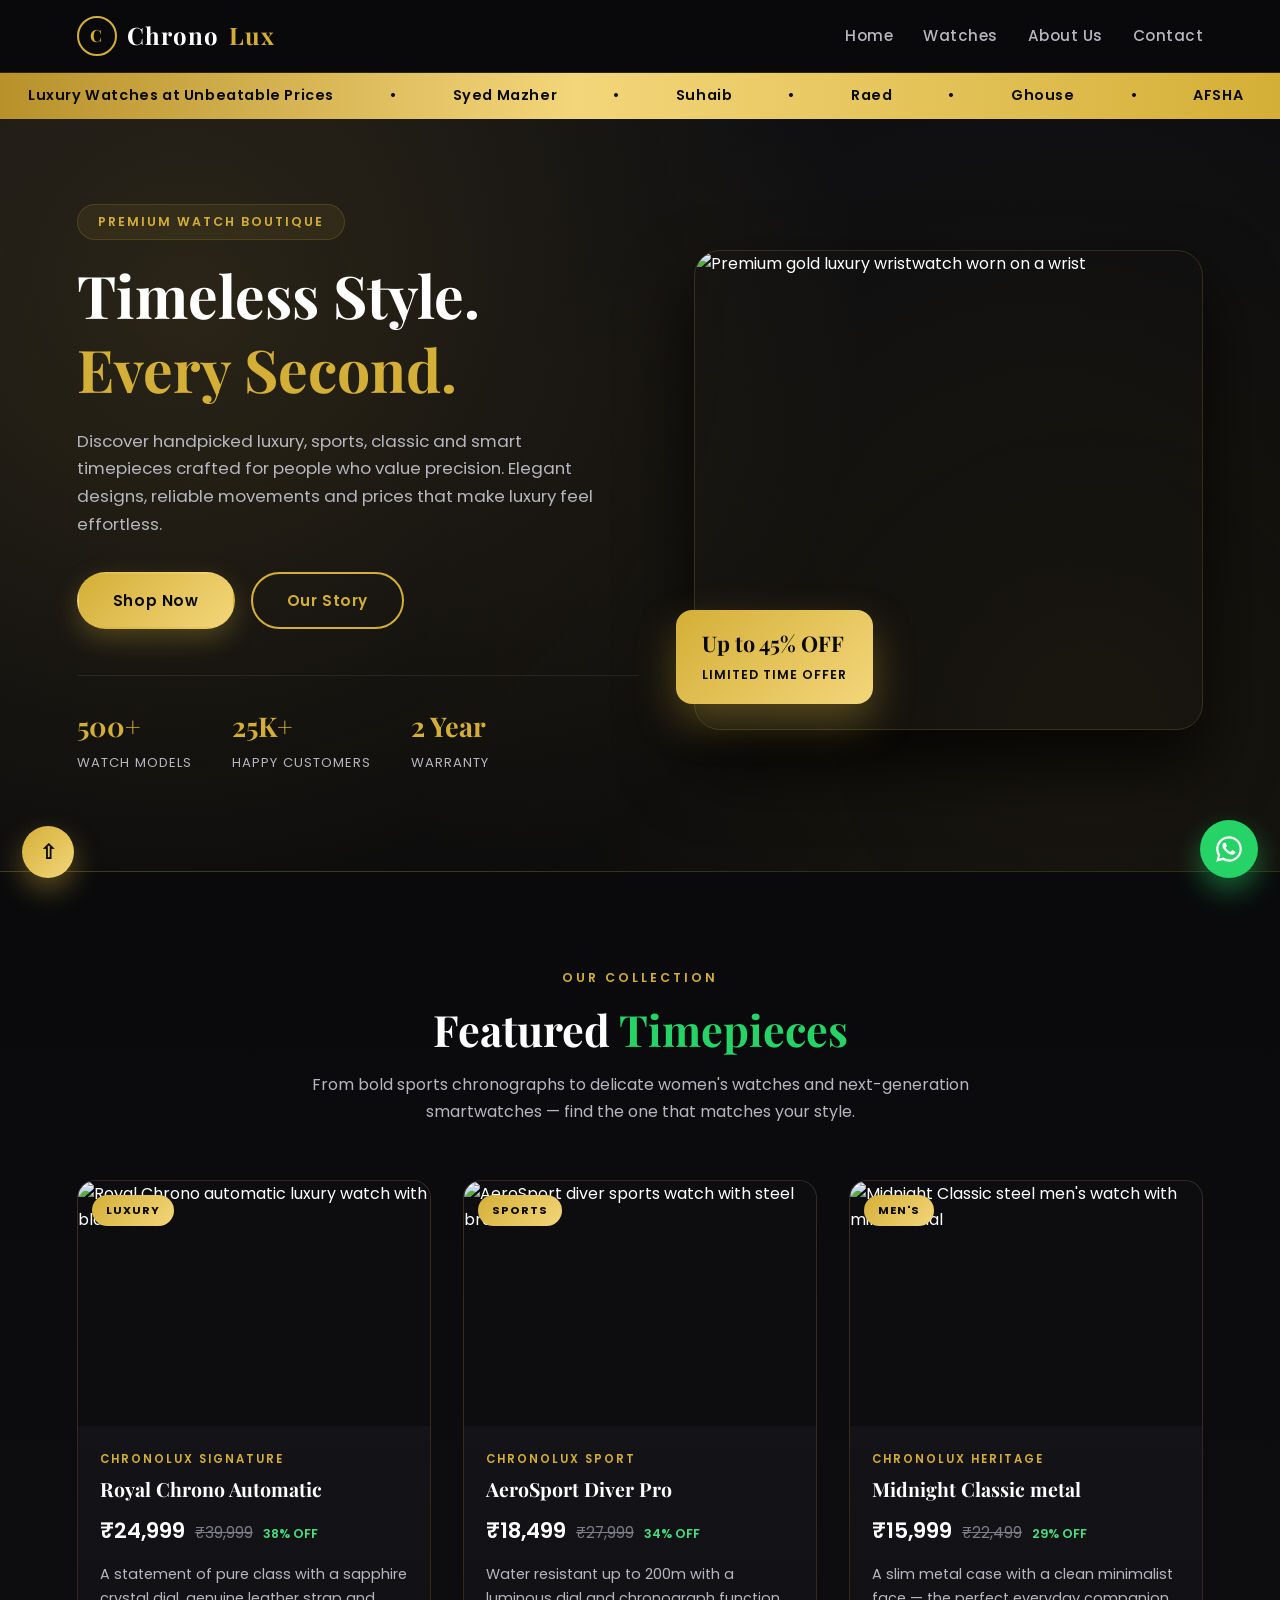
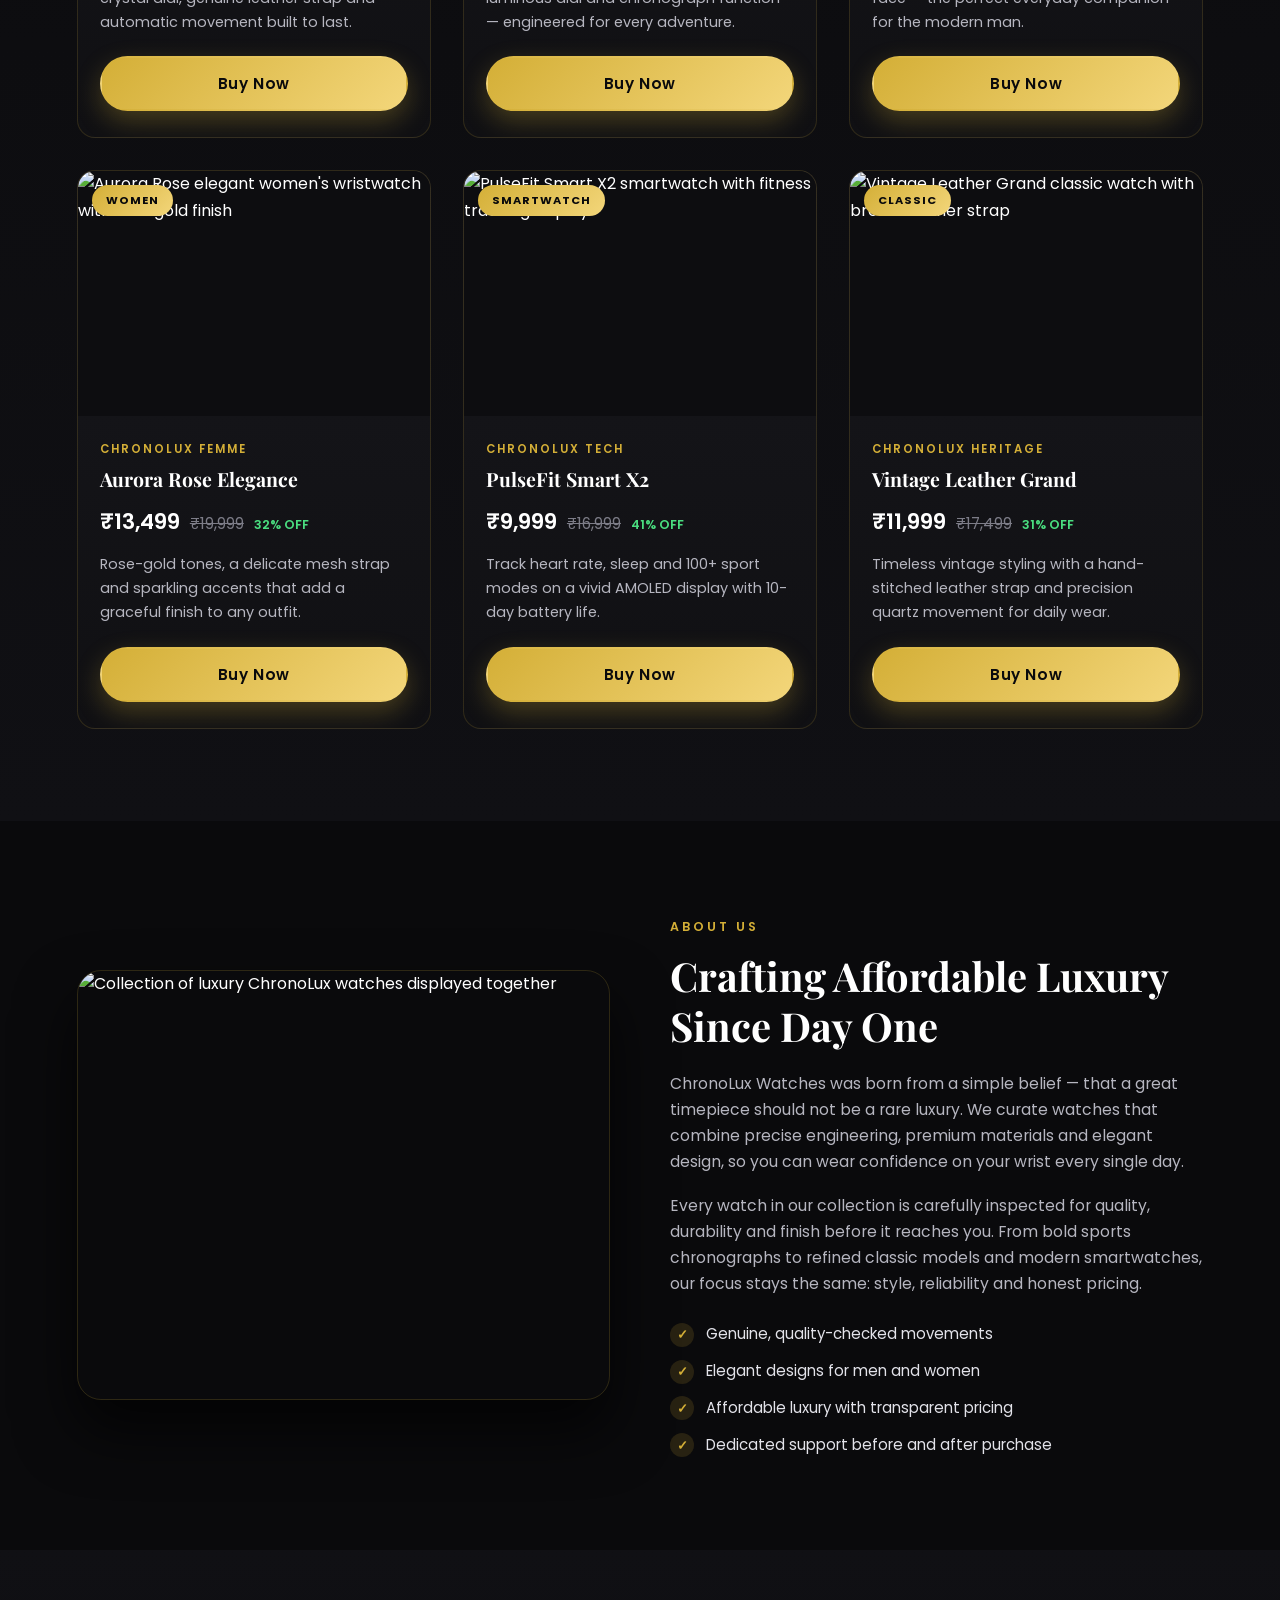
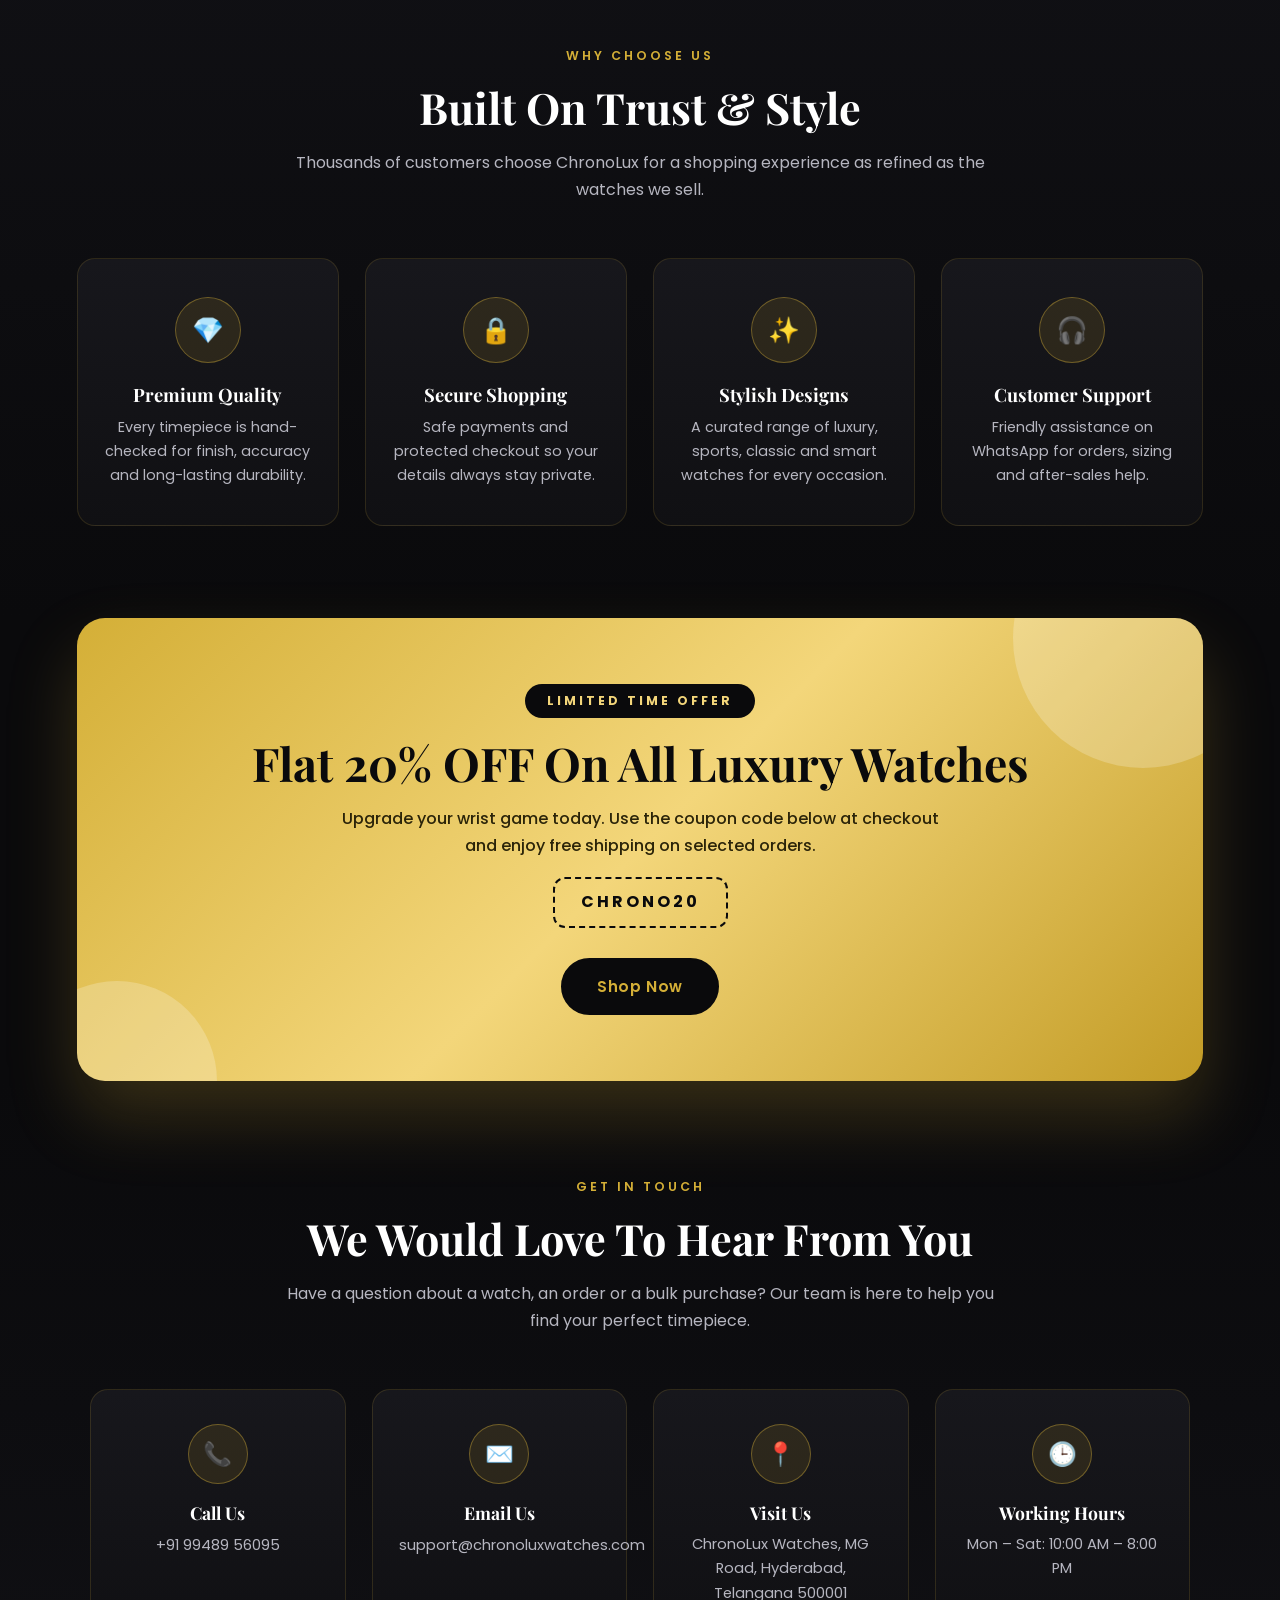
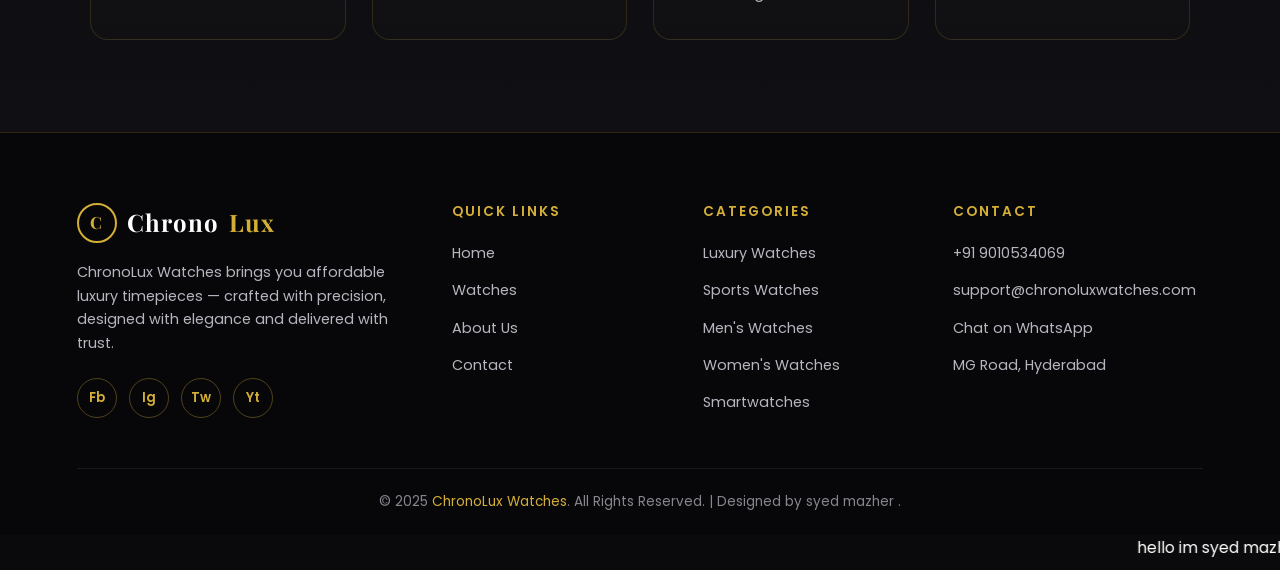
==== commit a3fcd287: "website-updates" ====
--- a/index.html
+++ b/index.html
@@ -1212,7 +1212,7 @@
               <span class="old-price">₹22,499</span>
               <span class="discount">29% OFF</span>
             </div>
-            <p>A slim stainless-steel case with a clean minimalist face — the perfect everyday companion for the modern
+            <p>A slim metal case with a clean minimalist face — the perfect everyday companion for the modern
               man.</p>
             <a href="https://wa.me/919948956095?text=Hello%2C%20I%20want%20to%20know%20more%20about%20your%20watches"
               class="btn btn-gold" target="_blank" rel="noopener">Buy Now</a>
@@ -1222,7 +1222,7 @@
         <!-- Product 4 -->
         <article class="card">
           <div class="card-img">
-            <span class="tag">Women's</span>
+            <span class="tag">Women</span>
             <img src="https://images.unsplash.com/photo-1495856458515-0637185db551?auto=format&fit=crop&w=700&q=80"
               alt="Aurora Rose elegant women's wristwatch with rose gold finish">
           </div>
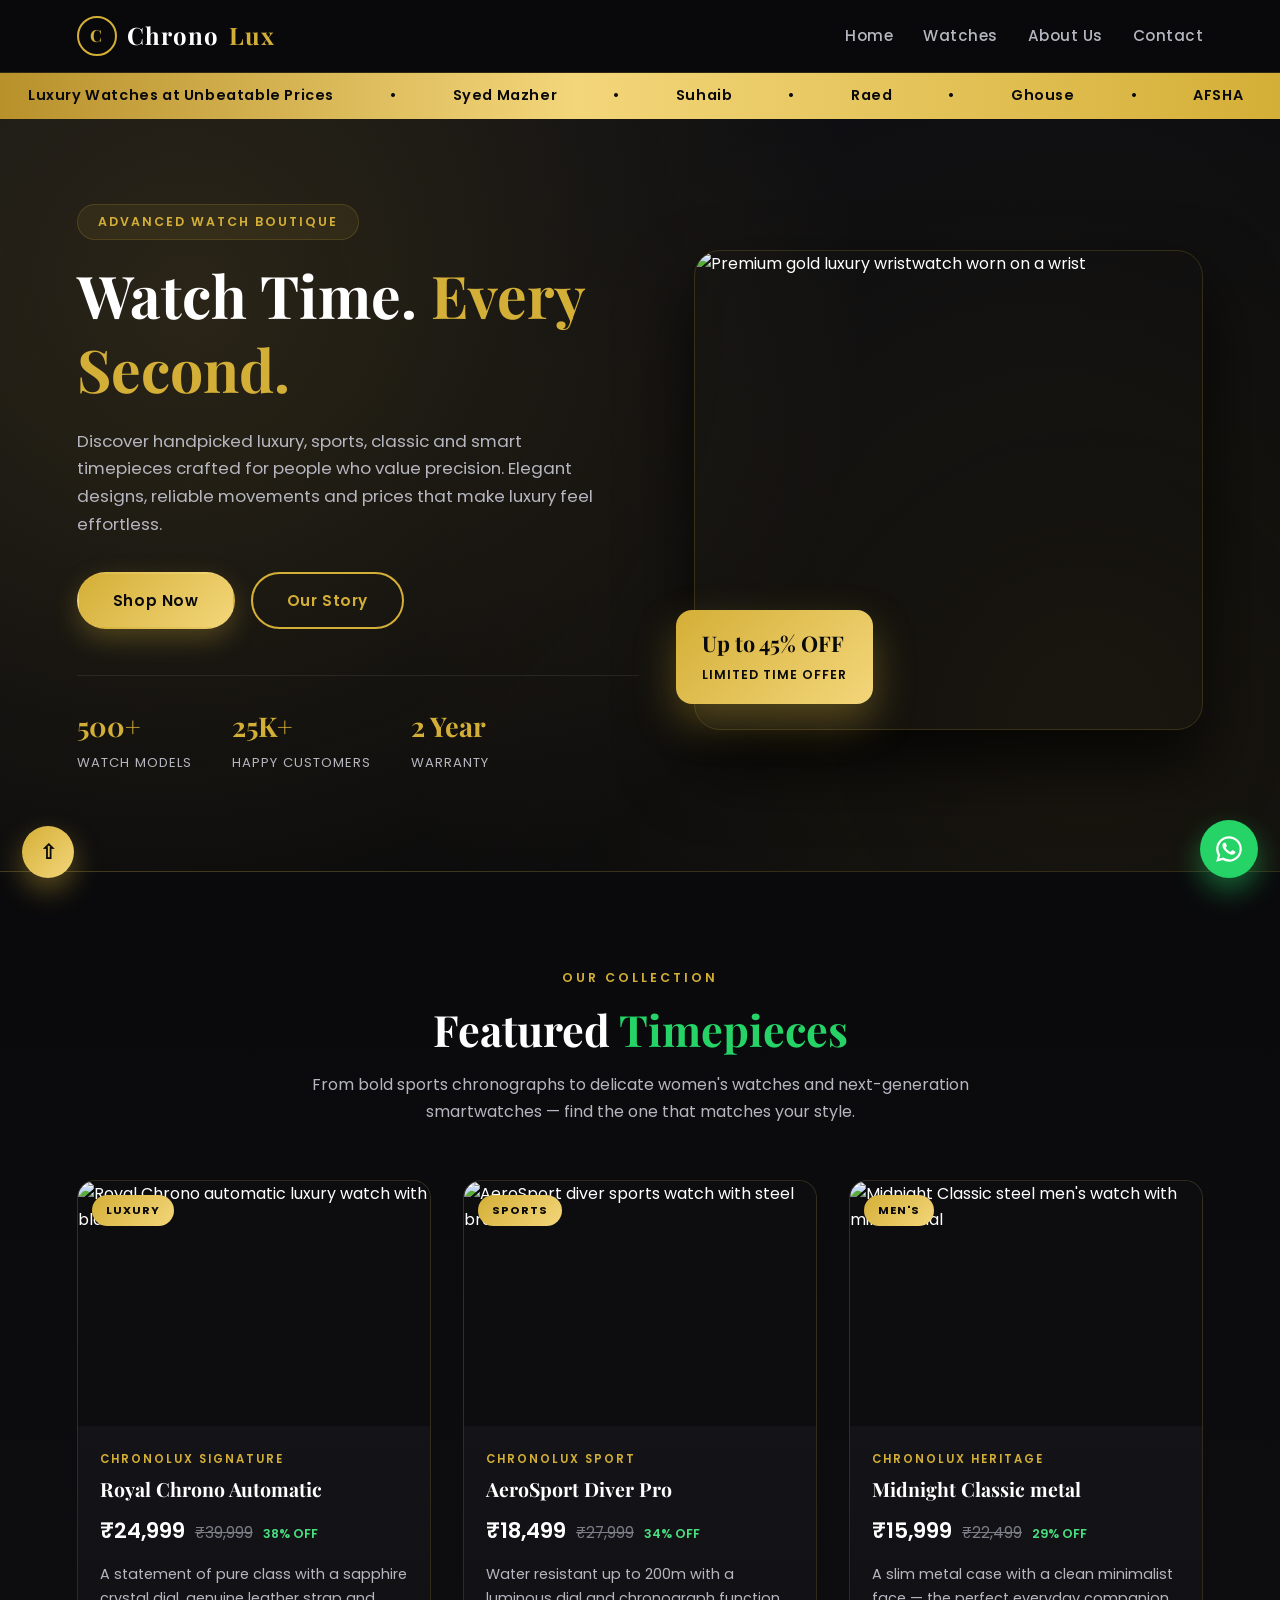
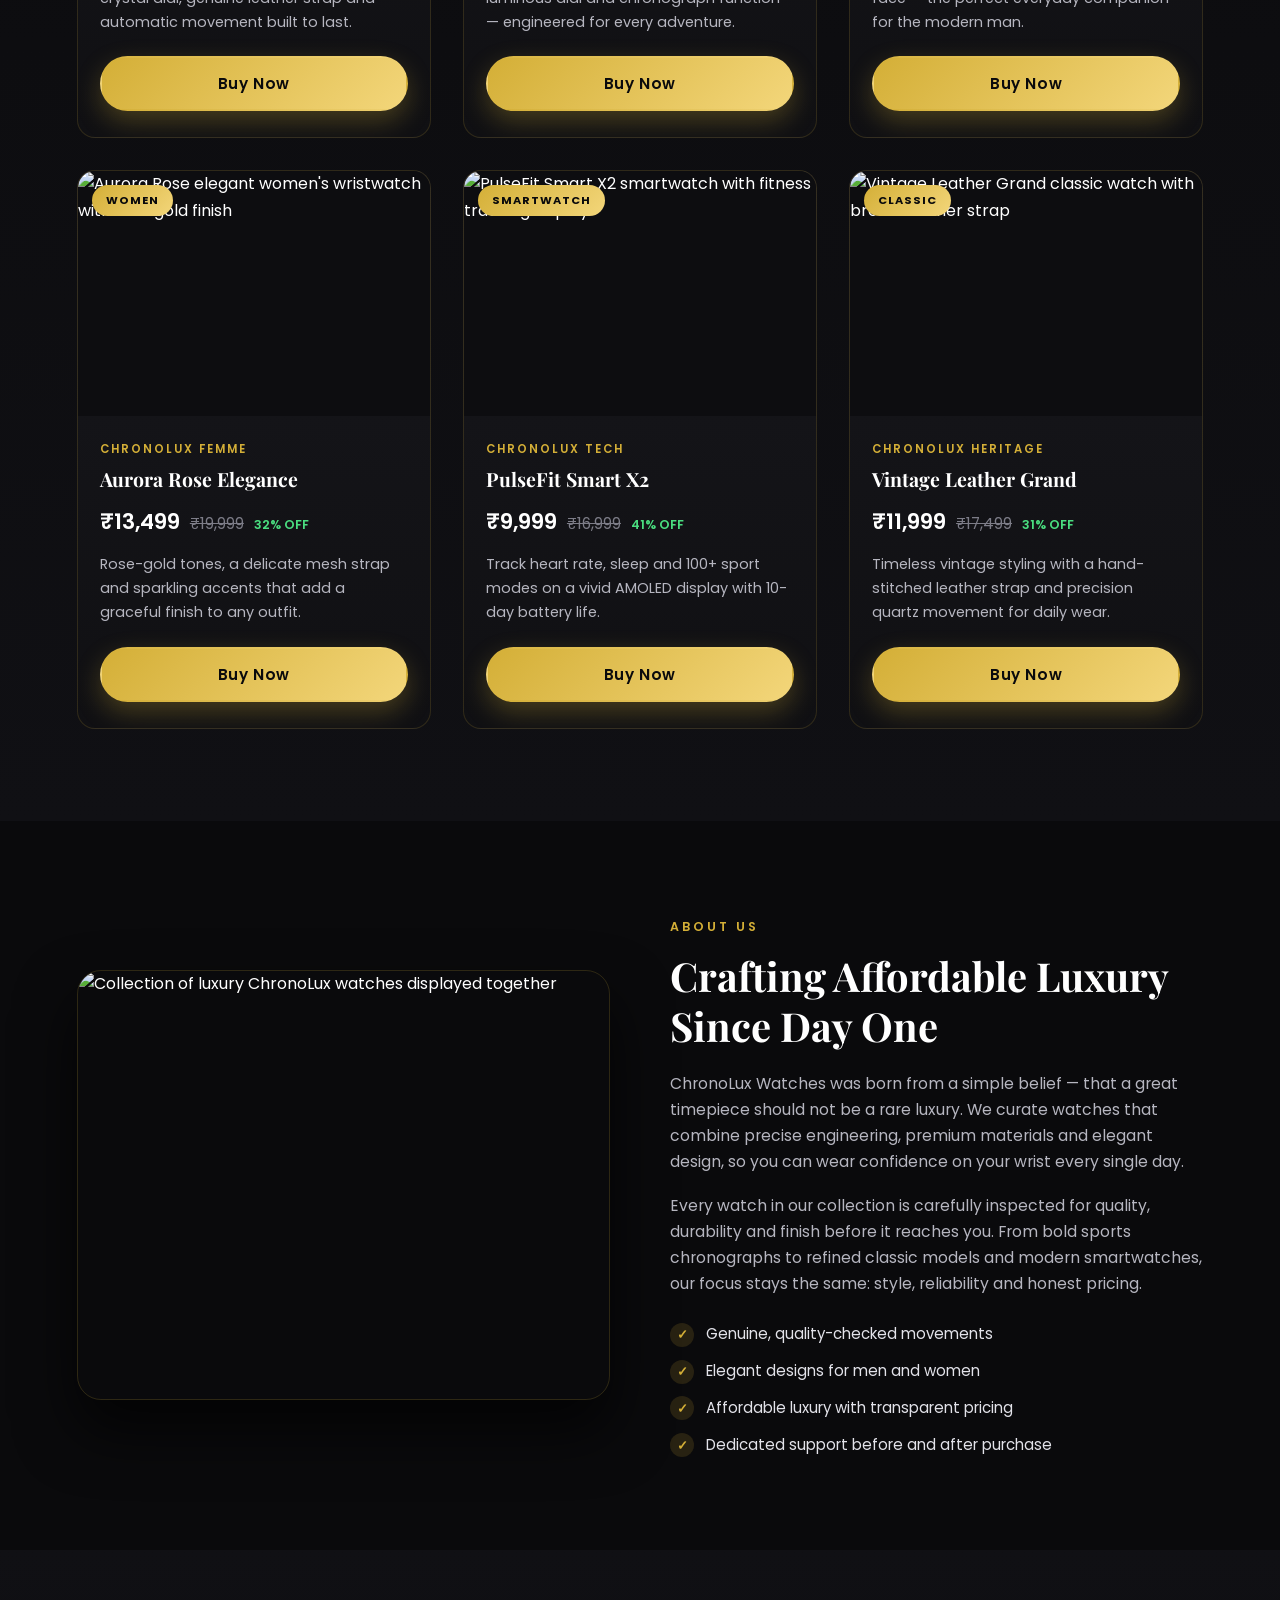
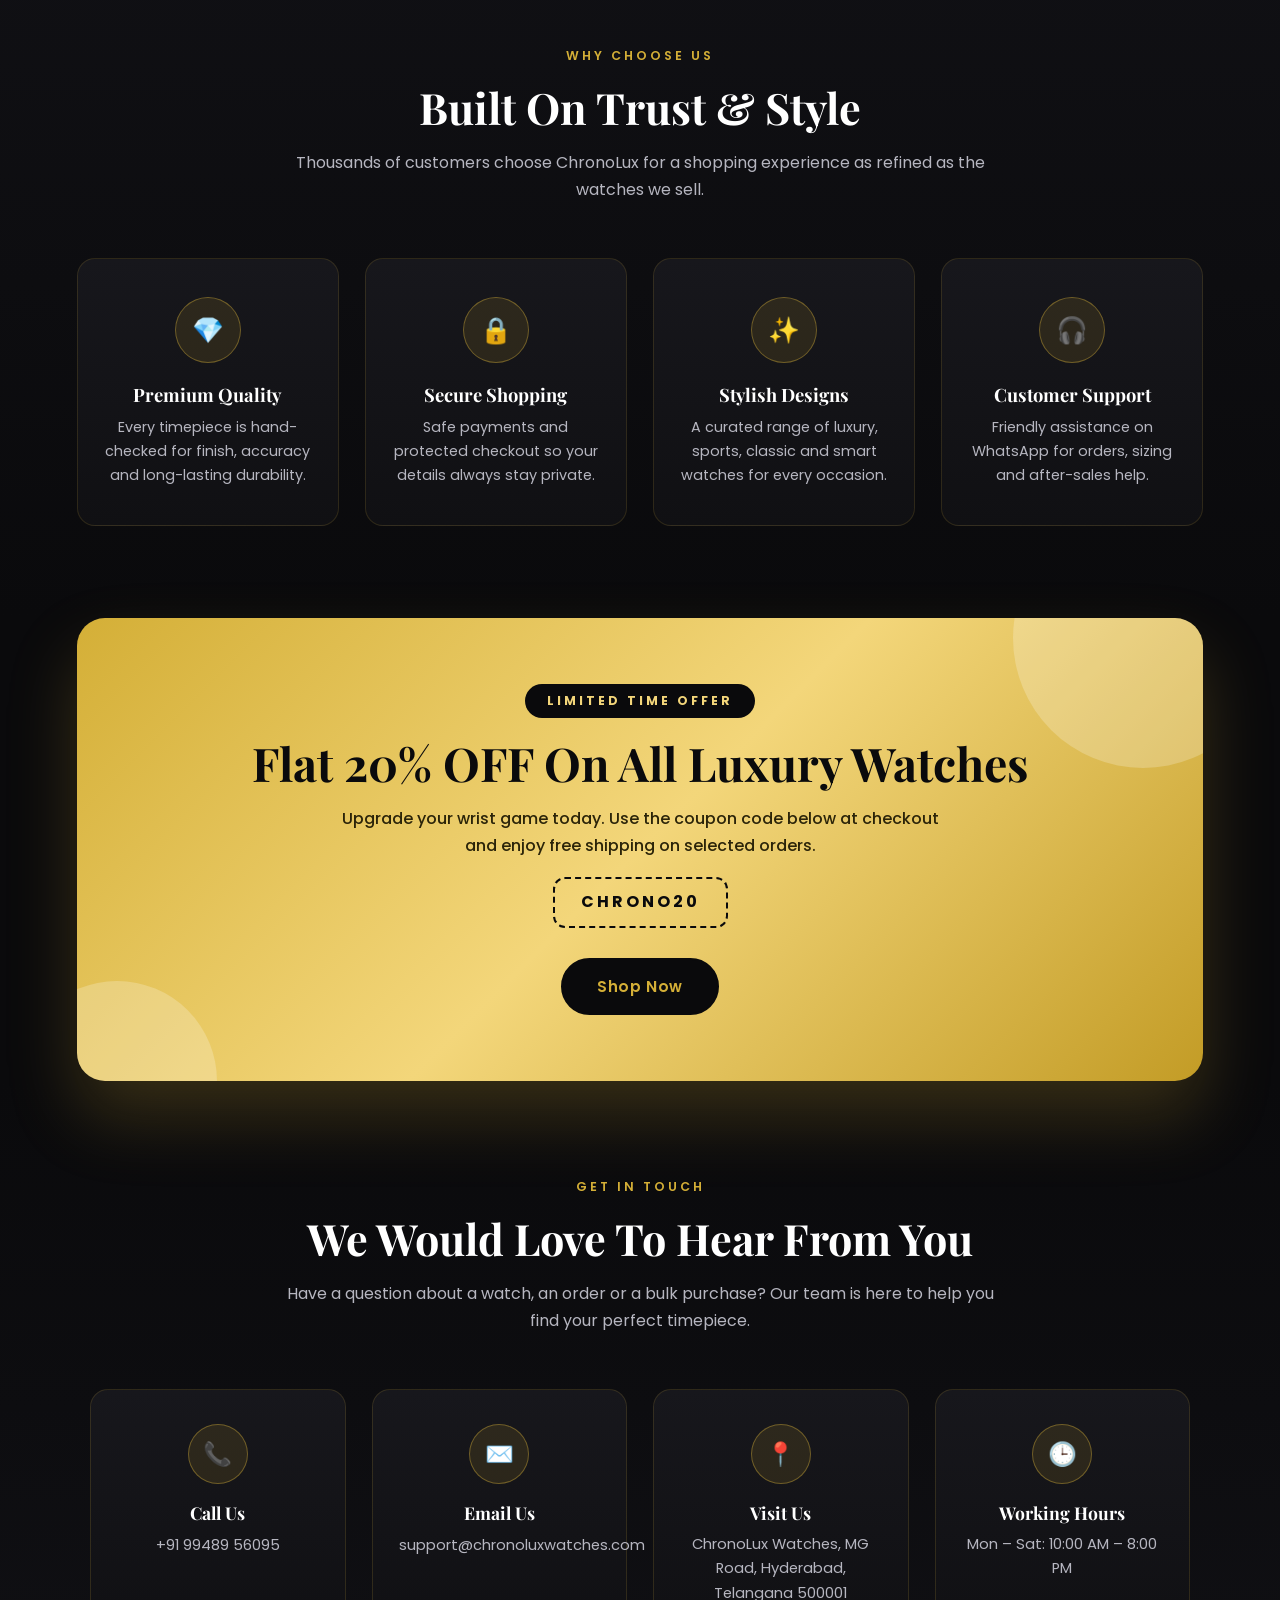
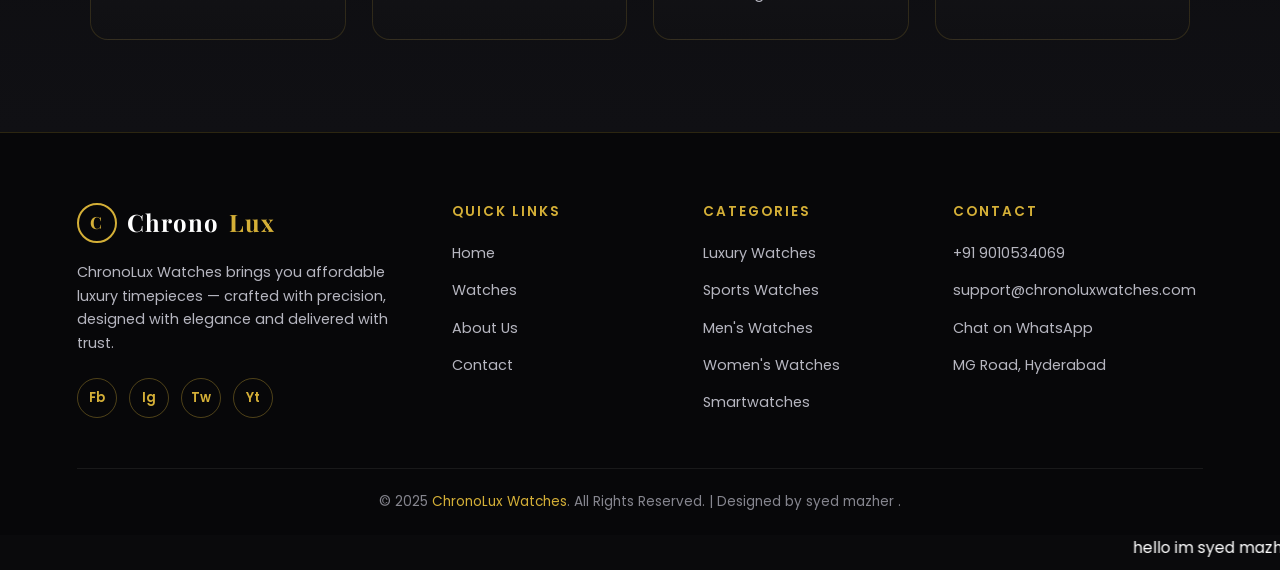
==== commit c35b7484: "changed text" ====
--- a/index.html
+++ b/index.html
@@ -1104,8 +1104,8 @@
     <!-- ================= HERO ================= -->
     <section class="hero" id="home">
       <div class="hero-text">
-        <span class="eyebrow">Premium Watch Boutique</span>
-        <h1>Timeless Style. <em>Every Second.</em></h1>
+        <span class="eyebrow">Advanced Watch Boutique</span>
+        <h1>Watch Time. <em>Every Second.</em></h1>
         <p>
           Discover handpicked luxury, sports, classic and smart timepieces crafted for
           people who value precision. Elegant designs, reliable movements and prices
@@ -1481,7 +1481,7 @@
   <a href="#top" class="to-top-btn" aria-label="Back to top">&#8679;</a>
 
   <script>
-    
+
 
   </script>
 
